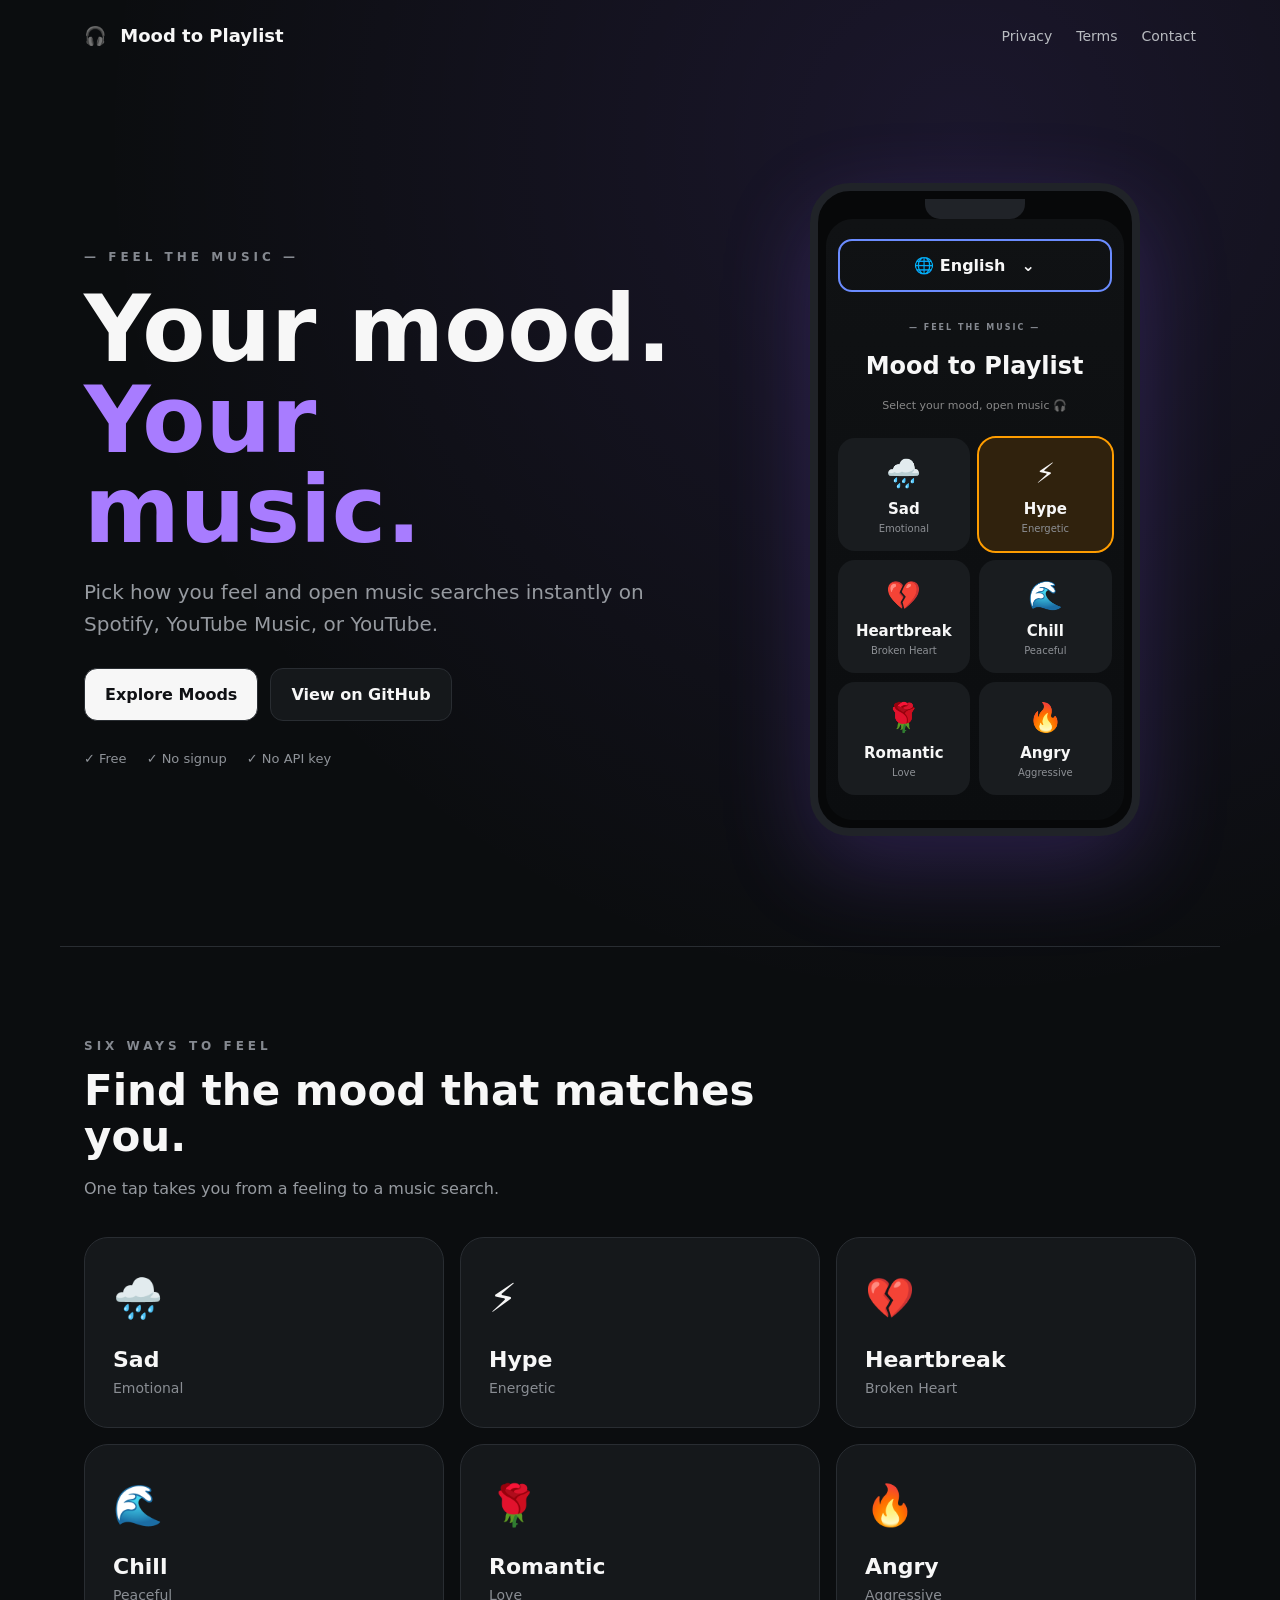
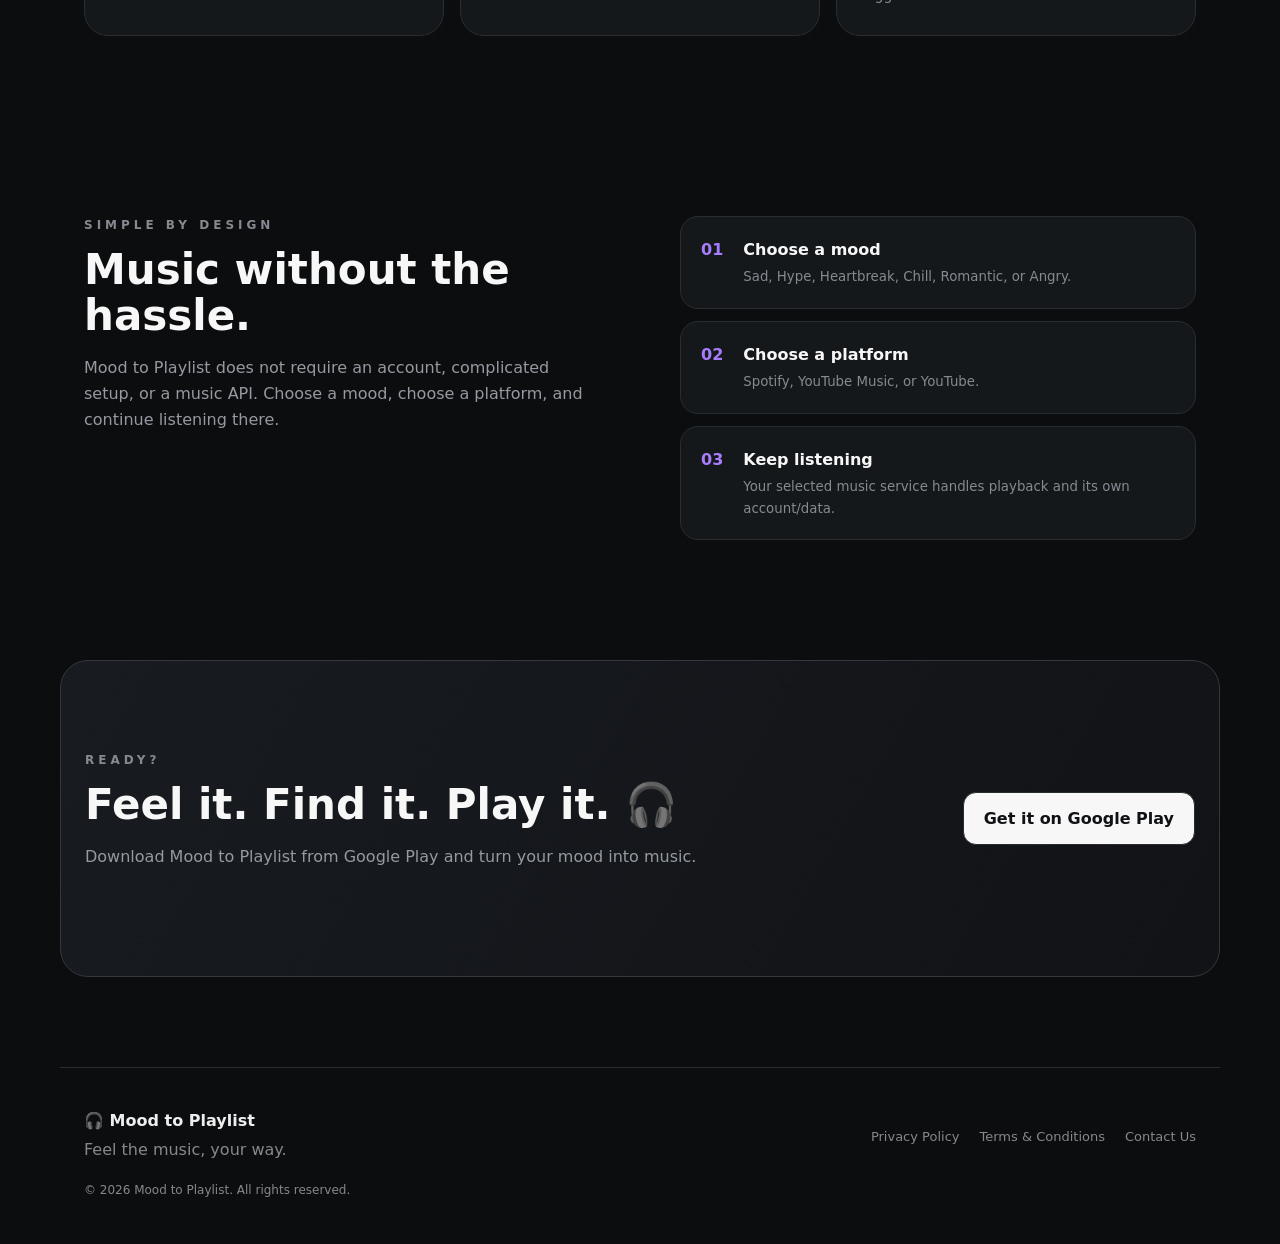
==== index.html @ 8704f080 "Add files via upload" ====
<!DOCTYPE html>
<html lang="en">
<head>
  <meta charset="UTF-8">
  <meta name="viewport" content="width=device-width, initial-scale=1.0">
  <meta name="description" content="Mood to Playlist — choose your mood and instantly open music searches on Spotify, YouTube Music, or YouTube. Free, simple, and no login required.">
  <meta name="theme-color" content="#0d0f12">
  <title>Mood to Playlist — Feel the Music</title>
  <link rel="stylesheet" href="style.css">
</head>
<body>
  <header class="nav">
    <a class="brand" href="index.html"><span>🎧</span> Mood to Playlist</a>
    <nav>
      <a href="privacy.html">Privacy</a>
      <a href="terms.html">Terms</a>
      <a href="contact.html">Contact</a>
    </nav>
  </header>

  <main>
    <section class="hero">
      <div class="hero-copy">
        <div class="eyebrow">— FEEL THE MUSIC —</div>
        <h1>Your mood.<br><span>Your music.</span></h1>
        <p>Pick how you feel and open music searches instantly on Spotify, YouTube Music, or YouTube.</p>
        <div class="actions">
          <a class="btn primary" href="#moods">Explore Moods</a>
          <a class="btn secondary" href="https://github.com/" target="_blank" rel="noopener">View on GitHub</a>
        </div>
        <div class="trust">
          <span>✓ Free</span><span>✓ No signup</span><span>✓ No API key</span>
        </div>
      </div>

      <div class="phone">
        <div class="phone-top"></div>
        <div class="phone-screen">
          <div class="lang">🌐 English　⌄</div>
          <div class="mini-eyebrow">— FEEL THE MUSIC —</div>
          <h2>Mood to Playlist</h2>
          <p>Select your mood, open music 🎧</p>
          <div class="mood-grid">
            <div>🌧️<b>Sad</b><small>Emotional</small></div>
            <div class="active">⚡<b>Hype</b><small>Energetic</small></div>
            <div>💔<b>Heartbreak</b><small>Broken Heart</small></div>
            <div>🌊<b>Chill</b><small>Peaceful</small></div>
            <div>🌹<b>Romantic</b><small>Love</small></div>
            <div>🔥<b>Angry</b><small>Aggressive</small></div>
          </div>
        </div>
      </div>
    </section>

    <section id="moods" class="section">
      <div class="section-head">
        <div class="eyebrow">SIX WAYS TO FEEL</div>
        <h2>Find the mood that matches you.</h2>
        <p>One tap takes you from a feeling to a music search.</p>
      </div>
      <div class="cards">
        <article>🌧️<h3>Sad</h3><p>Emotional</p></article>
        <article>⚡<h3>Hype</h3><p>Energetic</p></article>
        <article>💔<h3>Heartbreak</h3><p>Broken Heart</p></article>
        <article>🌊<h3>Chill</h3><p>Peaceful</p></article>
        <article>🌹<h3>Romantic</h3><p>Love</p></article>
        <article>🔥<h3>Angry</h3><p>Aggressive</p></article>
      </div>
    </section>

    <section class="feature-section">
      <div>
        <div class="eyebrow">SIMPLE BY DESIGN</div>
        <h2>Music without the hassle.</h2>
        <p>Mood to Playlist does not require an account, complicated setup, or a music API. Choose a mood, choose a platform, and continue listening there.</p>
      </div>
      <div class="feature-list">
        <div><strong>01</strong><span><b>Choose a mood</b><small>Sad, Hype, Heartbreak, Chill, Romantic, or Angry.</small></span></div>
        <div><strong>02</strong><span><b>Choose a platform</b><small>Spotify, YouTube Music, or YouTube.</small></span></div>
        <div><strong>03</strong><span><b>Keep listening</b><small>Your selected music service handles playback and its own account/data.</small></span></div>
      </div>
    </section>

    <section class="cta">
      <div>
        <div class="eyebrow">READY?</div>
        <h2>Feel it. Find it. Play it. 🎧</h2>
        <p>Download Mood to Playlist from Google Play and turn your mood into music.</p>
      </div>
      <a class="btn primary" href="#" aria-label="Google Play listing placeholder">Get it on Google Play</a>
    </section>
  </main>

  <footer>
    <div><b>🎧 Mood to Playlist</b><p>Feel the music, your way.</p></div>
    <div class="footer-links"><a href="privacy.html">Privacy Policy</a><a href="terms.html">Terms & Conditions</a><a href="contact.html">Contact Us</a></div>
    <p class="copyright">© 2026 Mood to Playlist. All rights reserved.</p>
  </footer>
</body>
</html>
---- style.css ----
:root{
  --bg:#0b0d0f;--surface:#15181b;--surface2:#1b1f23;--text:#f7f7f7;
  --muted:#969aa0;--accent:#8d5cff;--line:#292d32;--glow:rgba(141,92,255,.22);
}
*{box-sizing:border-box}html{scroll-behavior:smooth}body{margin:0;background:radial-gradient(circle at 75% 5%,rgba(141,92,255,.12),transparent 30%),var(--bg);color:var(--text);font-family:Inter,system-ui,-apple-system,Segoe UI,Roboto,Arial,sans-serif;line-height:1.6}
a{color:inherit;text-decoration:none}.nav{max-width:1160px;margin:auto;padding:22px 24px;display:flex;justify-content:space-between;align-items:center}.brand{font-weight:800;font-size:18px}.brand span{margin-right:8px}.nav nav{display:flex;gap:24px;color:#b8bbc0;font-size:14px}.nav nav a:hover{color:white}
.hero{max-width:1160px;margin:50px auto 0;padding:60px 24px 110px;display:grid;grid-template-columns:1.15fr .85fr;gap:70px;align-items:center}.eyebrow,.mini-eyebrow{letter-spacing:4px;color:#858990;font-size:12px;font-weight:700}.hero h1{font-size:clamp(52px,8vw,92px);line-height:.98;margin:18px 0}.hero h1 span{color:#a87cff}.hero-copy>p{max-width:600px;color:var(--muted);font-size:20px}.actions{display:flex;gap:12px;flex-wrap:wrap;margin:28px 0}.btn{display:inline-block;padding:13px 20px;border-radius:13px;font-weight:750;border:1px solid var(--line)}.primary{background:#f7f7f7;color:#101114}.secondary{background:var(--surface)}.trust{display:flex;gap:20px;color:#8f9399;font-size:13px;flex-wrap:wrap}
.phone{width:330px;max-width:100%;margin:auto;border:8px solid #202328;border-radius:40px;background:#070809;box-shadow:0 30px 90px var(--glow);padding:8px}.phone-top{width:100px;height:20px;background:#202328;border-radius:0 0 15px 15px;margin:auto}.phone-screen{padding:20px 12px 25px;background:linear-gradient(180deg,#101214,#0b0d0f);border-radius:27px;min-height:570px}.lang{border:2px solid #6b8cff;border-radius:14px;padding:12px;margin-bottom:30px;text-align:center;font-weight:700}.mini-eyebrow{text-align:center;font-size:8px;letter-spacing:2px}.phone h2{text-align:center;font-size:24px;margin:12px 0 3px}.phone-screen>p{text-align:center;color:#888;font-size:11px}.mood-grid{display:grid;grid-template-columns:repeat(2,1fr);gap:9px;margin-top:24px}.mood-grid div{background:#191c1f;border-radius:17px;padding:14px 8px;text-align:center;font-size:28px}.mood-grid .active{outline:2px solid #ff9d00;background:#30220d}.mood-grid b,.mood-grid small{display:block}.mood-grid b{font-size:15px}.mood-grid small{font-size:10px;color:#8d9095}
.section,.feature-section,.cta{max-width:1160px;margin:auto;padding:90px 24px}.section{border-top:1px solid var(--line)}.section-head{max-width:700px}.section h2,.feature-section h2,.cta h2{font-size:42px;line-height:1.1;margin:12px 0}.section-head p,.feature-section p,.cta p{color:var(--muted)}.cards{display:grid;grid-template-columns:repeat(3,1fr);gap:16px;margin-top:35px}.cards article{background:var(--surface);border:1px solid var(--line);border-radius:24px;padding:28px;font-size:40px;transition:.25s}.cards article:hover{transform:translateY(-5px);border-color:#555}.cards h3{font-size:22px;margin:12px 0 0}.cards p{font-size:14px;color:#898d93;margin:0}.feature-section{display:grid;grid-template-columns:1fr 1fr;gap:80px;align-items:start}.feature-list{display:grid;gap:12px}.feature-list>div{display:flex;gap:20px;padding:20px;border:1px solid var(--line);border-radius:18px;background:var(--surface)}.feature-list strong{color:#a87cff}.feature-list b,.feature-list small{display:block}.feature-list small{color:#858990;margin-top:4px}.cta{margin-top:30px;margin-bottom:90px;border:1px solid #34383e;border-radius:28px;background:linear-gradient(120deg,#181b20,#111316);display:flex;justify-content:space-between;align-items:center;gap:30px}.cta h2{margin-bottom:6px}footer{border-top:1px solid var(--line);max-width:1160px;margin:auto;padding:40px 24px;display:grid;grid-template-columns:1fr auto;gap:10px;color:#888}footer b{color:#eee}footer p{margin:4px 0}.footer-links{display:flex;gap:20px;align-items:center;font-size:13px}.copyright{grid-column:1/-1;font-size:12px}@media(max-width:800px){.hero,.feature-section{grid-template-columns:1fr;gap:45px}.hero{padding-top:30px}.phone{width:310px}.cards{grid-template-columns:repeat(2,1fr)}.cta{display:block}.cta .btn{margin-top:20px}.nav nav{gap:12px}.nav{padding:18px 16px}.footer-links{flex-wrap:wrap}}@media(max-width:460px){.cards{grid-template-columns:1fr}.hero h1{font-size:54px}.phone{width:285px}}

/* Legal / support pages */
.legal{max-width:1000px;margin:auto;padding:70px 24px 110px}
.legal-inner{max-width:780px}
.legal h1{font-size:clamp(42px,7vw,70px);line-height:1.05;margin:14px 0}
.legal h2{margin-top:40px;font-size:25px}
.legal p{color:#a1a5aa}
.legal .updated{font-size:13px;color:#6f7379}
.contact-box{background:var(--surface);border:1px solid var(--line);border-radius:22px;padding:28px;margin:35px 0}
.contact-box h2{margin-top:0}
.note{font-size:13px}
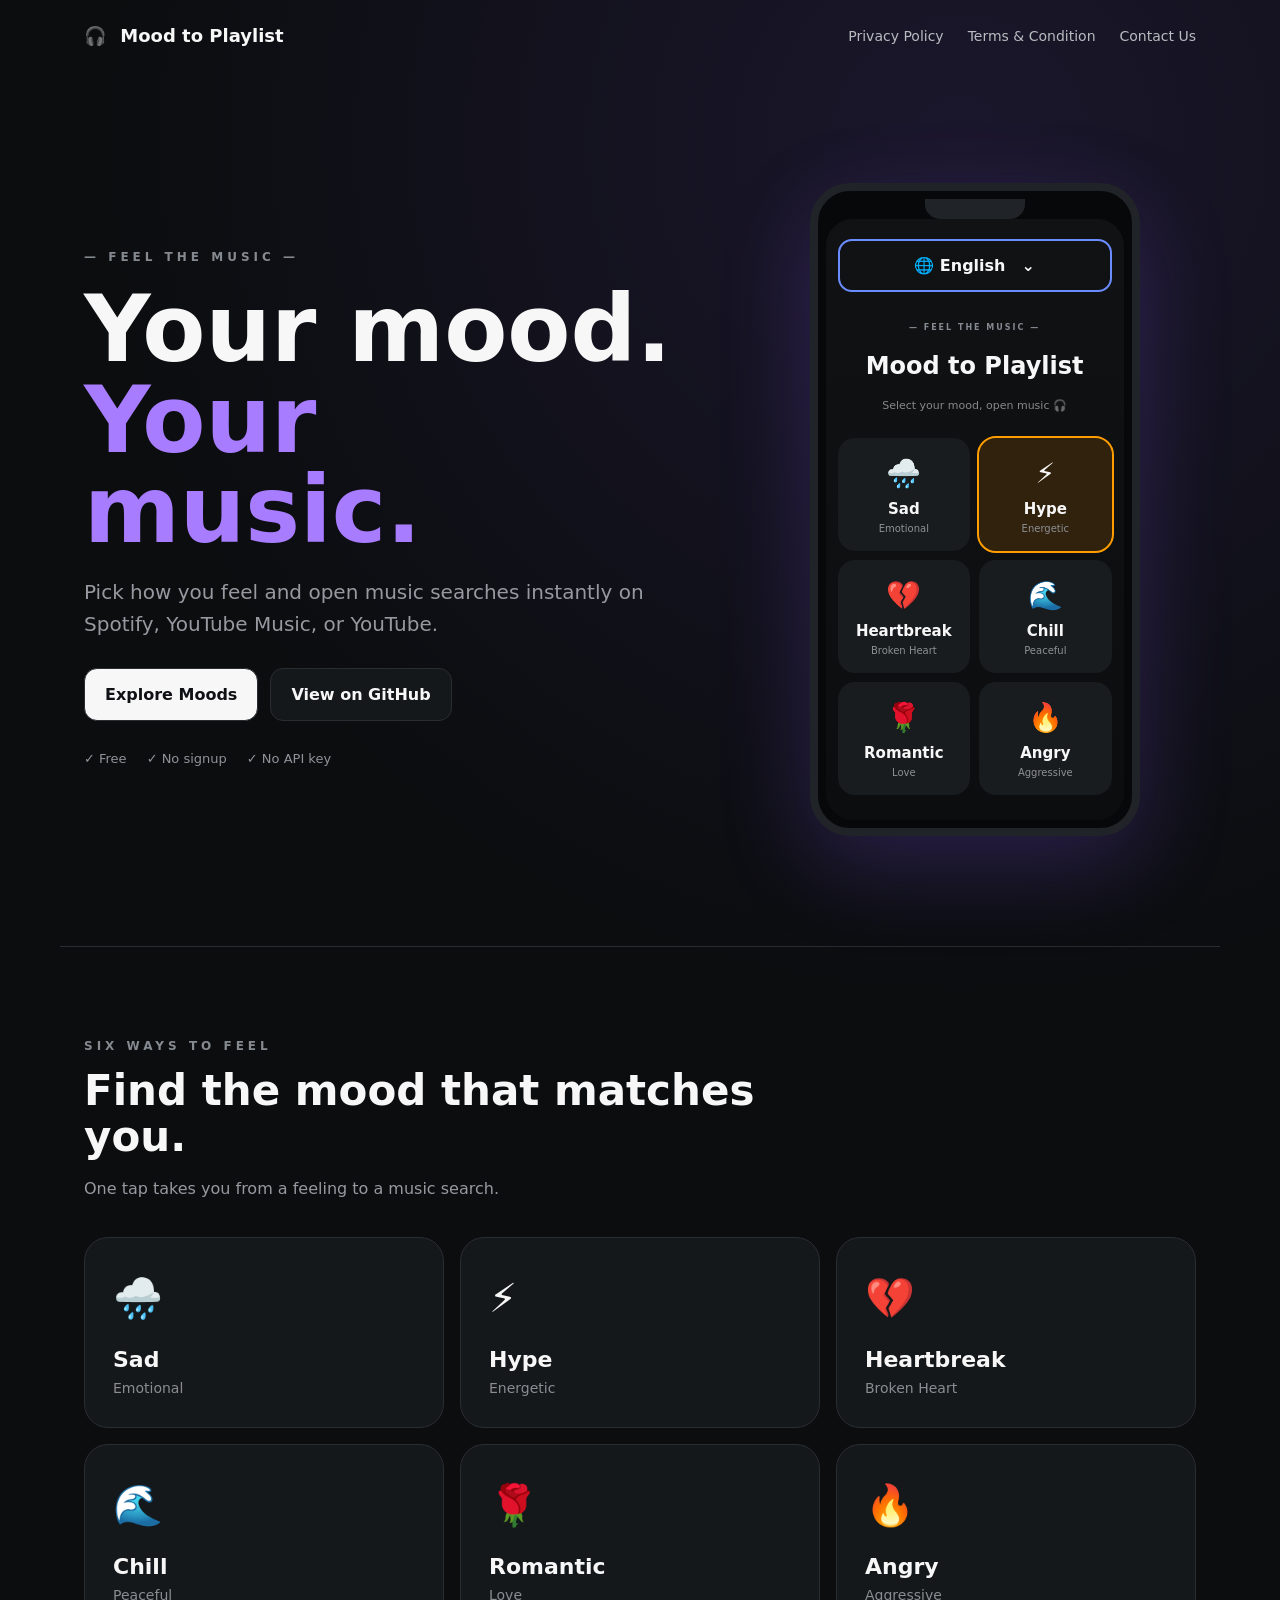
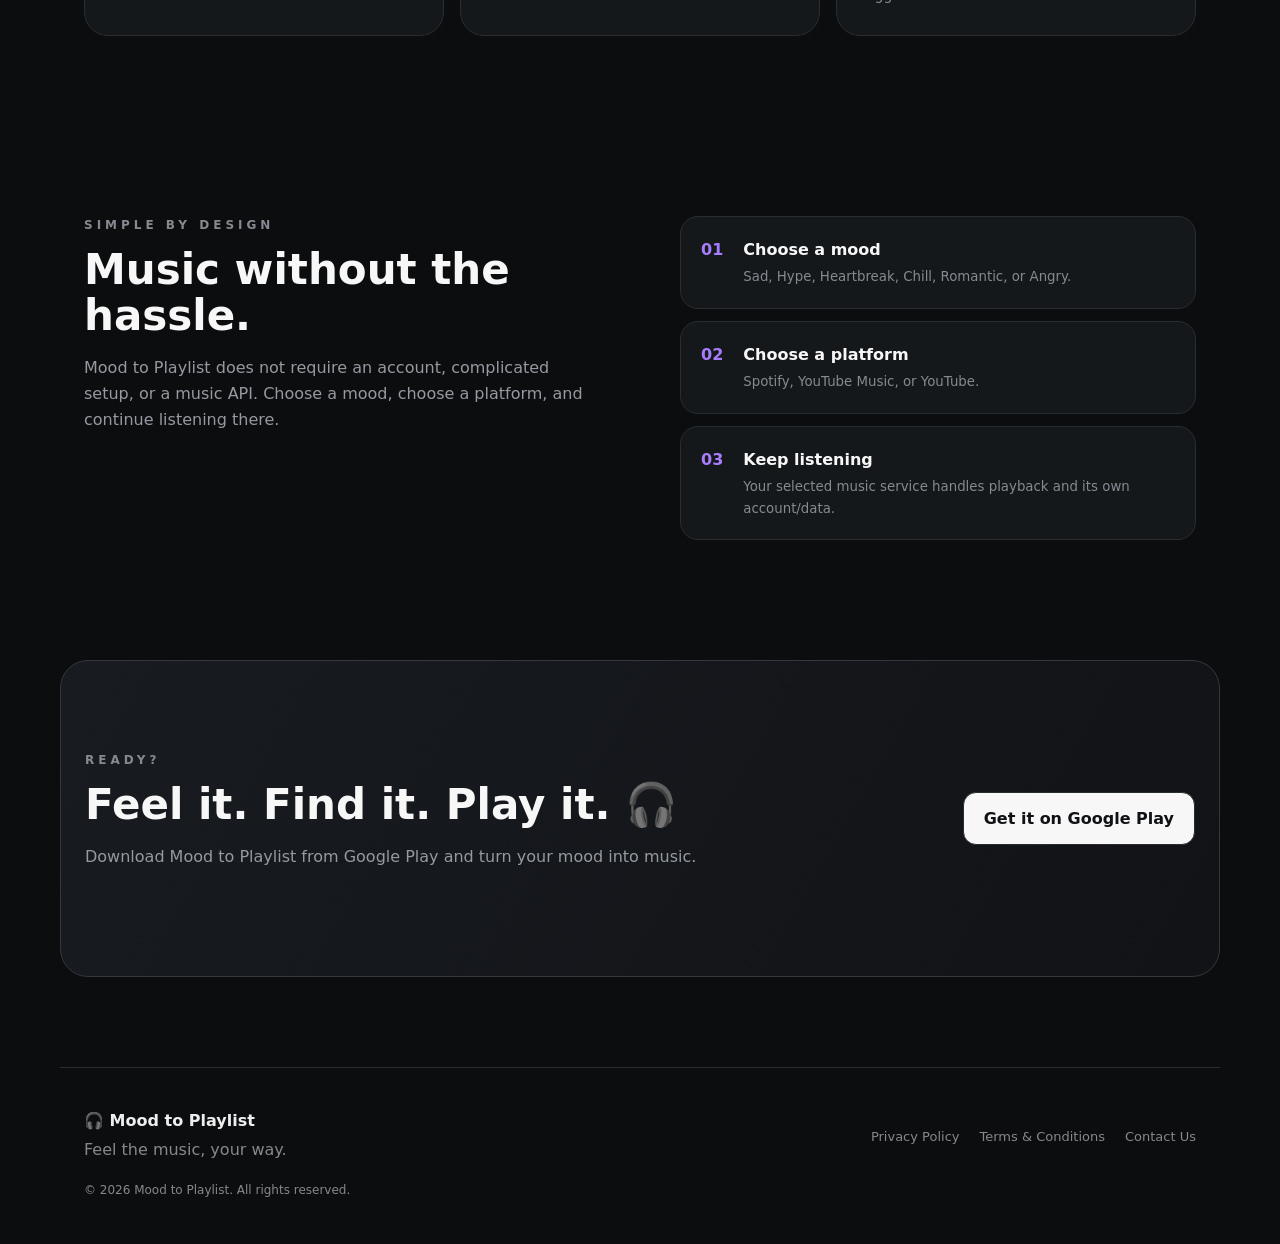
==== commit b7c25a83: "Update links to external privacy and terms pages" ====
--- a/index.html
+++ b/index.html
@@ -12,9 +12,9 @@
   <header class="nav">
     <a class="brand" href="index.html"><span>🎧</span> Mood to Playlist</a>
     <nav>
-      <a href="privacy.html">Privacy</a>
-      <a href="terms.html">Terms</a>
-      <a href="contact.html">Contact</a>
+      <a href="https://digitalhelpxyz.github.io/Mood-To-Playlists/privacy-policy">Privacy Policy</a>
+      <a href="https://digitalhelpxyz.github.io/Mood-To-Playlists/terms-and-conditions">Terms & Condition</a>
+      <a href="https://digitalhelpxyz.github.io/Mood-To-Playlists/contact-us">Contact Us</a>
     </nav>
   </header>
 
@@ -93,8 +93,8 @@
 
   <footer>
     <div><b>🎧 Mood to Playlist</b><p>Feel the music, your way.</p></div>
-    <div class="footer-links"><a href="privacy.html">Privacy Policy</a><a href="terms.html">Terms & Conditions</a><a href="contact.html">Contact Us</a></div>
+    <div class="footer-links"><a href="https://digitalhelpxyz.github.io/Mood-To-Playlists/privacy-policy">Privacy Policy</a><a href="https://digitalhelpxyz.github.io/Mood-To-Playlists/terms-and-conditions">Terms & Conditions</a><a href="https://digitalhelpxyz.github.io/Mood-To-Playlists/contact-us">Contact Us</a></div>
     <p class="copyright">© 2026 Mood to Playlist. All rights reserved.</p>
   </footer>
 </body>
-</html>+</html>
